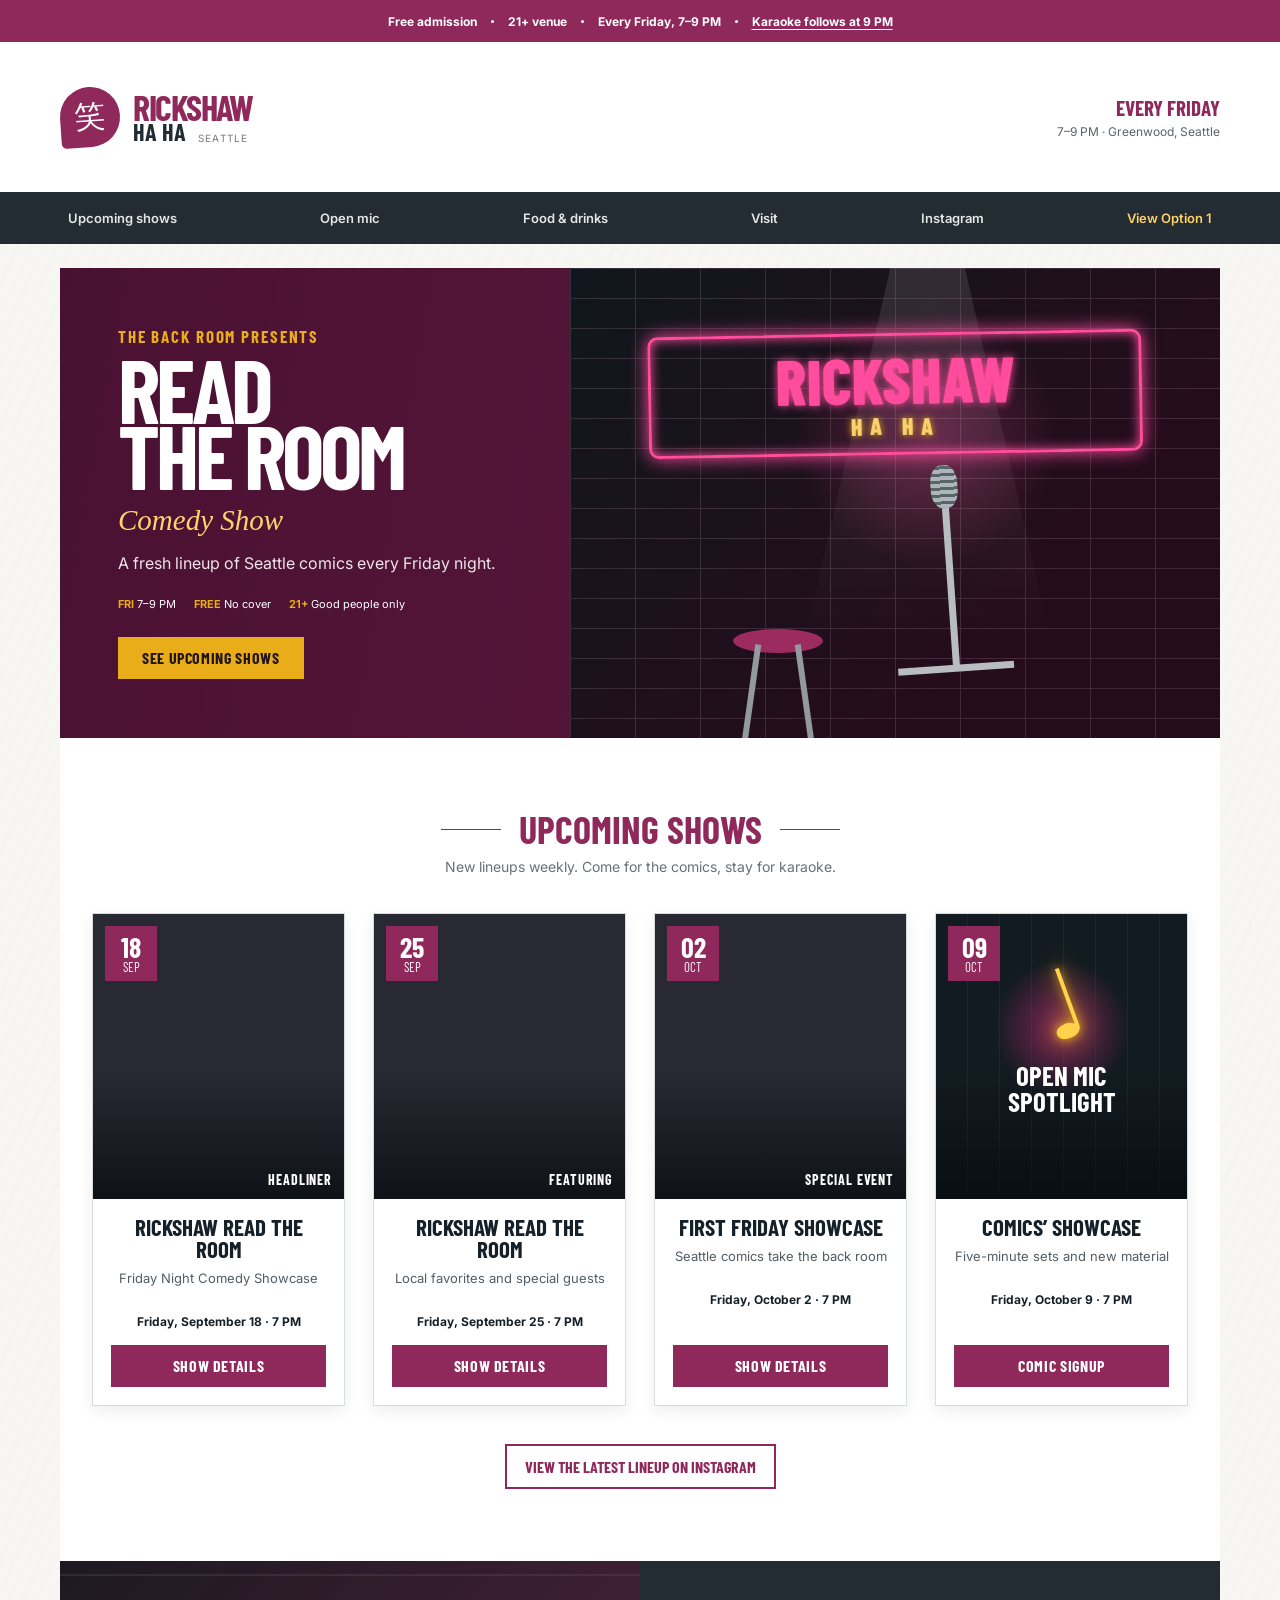
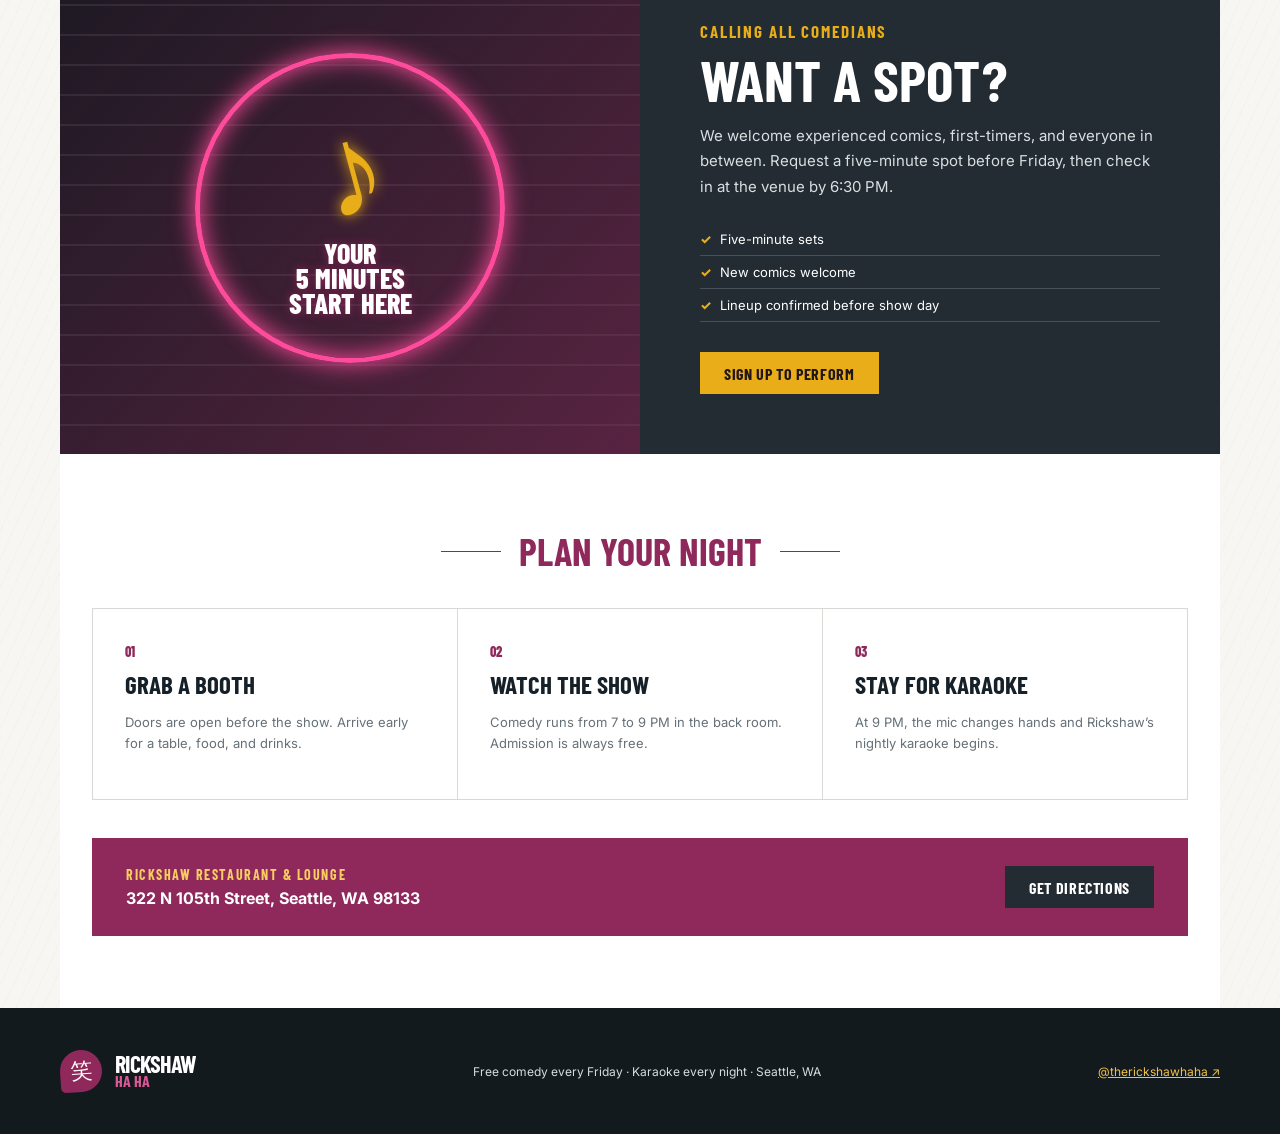
==== prototype-2.html @ e5536de3 "Add club-style second prototype Co-authored-by: Copilot App <223556219+Copilot@users.noreply.github." ====
<!doctype html>
<html lang="en">
  <head>
    <meta charset="UTF-8" />
    <meta name="viewport" content="width=device-width, initial-scale=1.0" />
    <meta
      name="description"
      content="Rickshaw Ha Ha — free Friday comedy at Rickshaw Restaurant & Lounge in Seattle."
    />
    <title>Rickshaw Ha Ha | Comedy Every Friday</title>
    <link rel="preconnect" href="https://fonts.googleapis.com" />
    <link rel="preconnect" href="https://fonts.gstatic.com" crossorigin />
    <link
      href="https://fonts.googleapis.com/css2?family=Barlow+Condensed:wght@500;600;700;800&family=Inter:wght@400;500;600;700&display=swap"
      rel="stylesheet"
    />
    <link rel="stylesheet" href="prototype-2.css" />
  </head>
  <body>
    <div class="announcement">
      <span>Free admission</span>
      <i></i>
      <span>21+ venue</span>
      <i></i>
      <span>Every Friday, 7–9 PM</span>
      <i></i>
      <a href="#visit">Karaoke follows at 9 PM</a>
    </div>

    <header class="site-header">
      <div class="header-inner">
        <a class="wordmark" href="#top" aria-label="Rickshaw Ha Ha home">
          <span class="mark">笑</span>
          <span class="wordmark-copy">
            <strong>RICKSHAW</strong>
            <b>HA HA</b>
            <small>Seattle</small>
          </span>
        </a>
        <div class="venue-contact">
          <strong>EVERY FRIDAY</strong>
          <span>7–9 PM · Greenwood, Seattle</span>
        </div>
      </div>
      <nav aria-label="Main navigation">
        <div class="nav-inner">
          <a href="#shows">Upcoming shows</a>
          <a href="#open-mic">Open mic</a>
          <a href="#visit">Food & drinks</a>
          <a href="#visit">Visit</a>
          <a href="https://www.instagram.com/therickshawhaha/" target="_blank" rel="noreferrer"
            >Instagram</a
          >
          <a class="nav-option" href="index.html">View Option 1</a>
        </div>
      </nav>
    </header>

    <main id="top">
      <section class="hero">
        <div class="hero-panel">
          <div class="hero-copy">
            <p class="kicker">The back room presents</p>
            <h1>READ<br />THE ROOM</h1>
            <p class="script">Comedy Show</p>
            <p class="hero-details">A fresh lineup of Seattle comics every Friday night.</p>
            <div class="hero-meta">
              <span><b>FRI</b> 7–9 PM</span>
              <span><b>FREE</b> No cover</span>
              <span><b>21+</b> Good people only</span>
            </div>
            <a class="button button-gold" href="#shows">See upcoming shows</a>
          </div>
          <div class="hero-art" aria-hidden="true">
            <div class="spotlight"></div>
            <div class="brick-lines"></div>
            <div class="neon">RICKSHAW<small>HA HA</small></div>
            <div class="mic">
              <span></span>
            </div>
            <div class="stool"></div>
          </div>
        </div>
      </section>

      <section class="shows section" id="shows">
        <div class="section-title">
          <span></span>
          <h2>UPCOMING SHOWS</h2>
          <span></span>
        </div>
        <p class="section-intro">
          New lineups weekly. Come for the comics, stay for karaoke.
        </p>

        <div class="show-grid">
          <article class="show-card featured">
            <div class="show-image portrait-one">
              <span class="date-badge"><b>18</b>SEP</span>
              <span class="photo-label">HEADLINER</span>
            </div>
            <div class="show-content">
              <h3>RICKSHAW READ THE ROOM</h3>
              <p class="show-subtitle">Friday Night Comedy Showcase</p>
              <p class="show-date">Friday, September 18 · 7 PM</p>
              <a class="button" href="#visit">Show details</a>
            </div>
          </article>

          <article class="show-card">
            <div class="show-image portrait-two">
              <span class="date-badge"><b>25</b>SEP</span>
              <span class="photo-label">FEATURING</span>
            </div>
            <div class="show-content">
              <h3>RICKSHAW READ THE ROOM</h3>
              <p class="show-subtitle">Local favorites and special guests</p>
              <p class="show-date">Friday, September 25 · 7 PM</p>
              <a class="button" href="#visit">Show details</a>
            </div>
          </article>

          <article class="show-card">
            <div class="show-image portrait-three">
              <span class="date-badge"><b>02</b>OCT</span>
              <span class="photo-label">SPECIAL EVENT</span>
            </div>
            <div class="show-content">
              <h3>FIRST FRIDAY SHOWCASE</h3>
              <p class="show-subtitle">Seattle comics take the back room</p>
              <p class="show-date">Friday, October 2 · 7 PM</p>
              <a class="button" href="#visit">Show details</a>
            </div>
          </article>

          <article class="show-card open-mic-card">
            <div class="show-image open-mic-image">
              <span class="date-badge"><b>09</b>OCT</span>
              <span class="neon-mic">♩</span>
              <strong>OPEN MIC<br />SPOTLIGHT</strong>
            </div>
            <div class="show-content">
              <h3>COMICS’ SHOWCASE</h3>
              <p class="show-subtitle">Five-minute sets and new material</p>
              <p class="show-date">Friday, October 9 · 7 PM</p>
              <a class="button" href="#open-mic">Comic signup</a>
            </div>
          </article>
        </div>

        <a class="outline-button" href="https://www.instagram.com/therickshawhaha/" target="_blank" rel="noreferrer">
          View the latest lineup on Instagram
        </a>
      </section>

      <section class="open-mic" id="open-mic">
        <div class="open-mic-image-panel">
          <span class="big-mic" aria-hidden="true">♪</span>
          <p>YOUR<br />5 MINUTES<br />START HERE</p>
        </div>
        <div class="open-mic-copy">
          <p class="kicker">Calling all comedians</p>
          <h2>WANT A SPOT?</h2>
          <p>
            We welcome experienced comics, first-timers, and everyone in between.
            Request a five-minute spot before Friday, then check in at the venue by 6:30 PM.
          </p>
          <ul>
            <li>Five-minute sets</li>
            <li>New comics welcome</li>
            <li>Lineup confirmed before show day</li>
          </ul>
          <button class="button button-gold" type="button" data-open-signup>
            Sign up to perform
          </button>
        </div>
      </section>

      <section class="visit section" id="visit">
        <div class="section-title">
          <span></span>
          <h2>PLAN YOUR NIGHT</h2>
          <span></span>
        </div>
        <div class="visit-grid">
          <article>
            <span class="visit-number">01</span>
            <h3>GRAB A BOOTH</h3>
            <p>Doors are open before the show. Arrive early for a table, food, and drinks.</p>
          </article>
          <article>
            <span class="visit-number">02</span>
            <h3>WATCH THE SHOW</h3>
            <p>Comedy runs from 7 to 9 PM in the back room. Admission is always free.</p>
          </article>
          <article>
            <span class="visit-number">03</span>
            <h3>STAY FOR KARAOKE</h3>
            <p>At 9 PM, the mic changes hands and Rickshaw’s nightly karaoke begins.</p>
          </article>
        </div>
        <div class="location-bar">
          <div>
            <p class="kicker">Rickshaw Restaurant & Lounge</p>
            <strong>322 N 105th Street, Seattle, WA 98133</strong>
          </div>
          <a
            class="button"
            href="https://maps.google.com/?q=322+N+105th+St+Seattle+WA+98133"
            target="_blank"
            rel="noreferrer"
            >Get directions</a
          >
        </div>
      </section>
    </main>

    <footer>
      <a class="wordmark footer-mark" href="#top">
        <span class="mark">笑</span>
        <span class="wordmark-copy"><strong>RICKSHAW</strong><b>HA HA</b></span>
      </a>
      <p>Free comedy every Friday · Karaoke every night · Seattle, WA</p>
      <a href="https://www.instagram.com/therickshawhaha/" target="_blank" rel="noreferrer">
        @therickshawhaha ↗
      </a>
    </footer>

    <dialog id="signup-dialog">
      <button class="dialog-close" type="button" data-close-signup aria-label="Close">×</button>
      <p class="kicker">Open mic signup</p>
      <h2>REQUEST A SPOT</h2>
      <p class="dialog-intro">
        This prototype form can be replaced with the producer’s existing Slotted link.
      </p>
      <form id="signup-form">
        <label>
          Comic name
          <input name="name" type="text" placeholder="Your stage name" required />
        </label>
        <label>
          Instagram or email
          <input name="contact" type="text" placeholder="@handle or you@email.com" required />
        </label>
        <button class="button button-gold" type="submit">Request a spot</button>
        <p class="form-note" role="status"></p>
      </form>
    </dialog>

    <script src="prototype-2.js"></script>
  </body>
</html>
---- prototype-2.css ----
:root {
  --plum: #8f285b;
  --plum-dark: #4d1736;
  --charcoal: #222c32;
  --ink: #152028;
  --gold: #e8ad18;
  --cream: #f7f3ec;
  --line: #d8d8d5;
  --heading: "Barlow Condensed", Impact, sans-serif;
  --body: "Inter", Arial, sans-serif;
}

* {
  box-sizing: border-box;
}

html {
  scroll-behavior: smooth;
}

body {
  margin: 0;
  color: var(--ink);
  background:
    linear-gradient(rgba(246, 245, 241, 0.9), rgba(246, 245, 241, 0.9)),
    repeating-linear-gradient(115deg, #d7d5d0 0 1px, transparent 1px 12px);
  font-family: var(--body);
}

a {
  color: inherit;
}

.announcement {
  display: flex;
  align-items: center;
  justify-content: center;
  gap: 14px;
  min-height: 42px;
  padding: 8px 20px;
  color: white;
  background: var(--plum);
  font-size: 12px;
  font-weight: 700;
  text-align: center;
}

.announcement i {
  width: 3px;
  height: 3px;
  background: white;
  border-radius: 50%;
}

.announcement a {
  text-underline-offset: 3px;
}

.site-header {
  background: rgba(255, 255, 255, 0.97);
}

.header-inner,
.nav-inner,
.section,
.hero {
  width: min(1160px, calc(100% - 40px));
  margin: 0 auto;
}

.header-inner {
  display: flex;
  align-items: center;
  justify-content: space-between;
  min-height: 150px;
  padding: 20px 0;
}

.wordmark {
  display: flex;
  align-items: center;
  gap: 13px;
  text-decoration: none;
}

.mark {
  display: grid;
  width: 60px;
  height: 60px;
  place-items: center;
  color: white;
  background: var(--plum);
  border-radius: 50% 50% 50% 5px;
  font-family: serif;
  font-size: 31px;
  transform: rotate(-4deg);
}

.wordmark-copy {
  display: grid;
  grid-template-columns: auto auto;
  align-items: end;
  column-gap: 8px;
  color: var(--plum);
  font-family: var(--heading);
  line-height: 0.85;
}

.wordmark-copy strong {
  grid-column: 1 / -1;
  font-size: 36px;
  letter-spacing: -0.04em;
}

.wordmark-copy b {
  color: var(--charcoal);
  font-size: 24px;
}

.wordmark-copy small {
  color: #777;
  font-family: var(--body);
  font-size: 10px;
  text-transform: uppercase;
  letter-spacing: 0.12em;
}

.venue-contact {
  display: grid;
  gap: 4px;
  color: #5b6368;
  font-size: 12px;
  text-align: right;
}

.venue-contact strong {
  color: var(--plum);
  font-family: var(--heading);
  font-size: 21px;
}

nav {
  color: white;
  background: var(--charcoal);
}

.nav-inner {
  display: flex;
  align-items: center;
  justify-content: space-between;
  min-height: 52px;
}

.nav-inner a {
  padding: 18px 8px;
  color: #e3e7e8;
  font-size: 13px;
  font-weight: 600;
  text-decoration: none;
}

.nav-inner a:hover {
  color: white;
}

.nav-option {
  color: #ffd268 !important;
}

.hero {
  padding: 24px 0 0;
}

.hero-panel {
  position: relative;
  display: grid;
  grid-template-columns: 0.88fr 1.12fr;
  min-height: 470px;
  overflow: hidden;
  color: white;
  background: var(--plum-dark);
}

.hero-copy {
  position: relative;
  z-index: 2;
  padding: 58px;
  background:
    linear-gradient(100deg, rgba(73, 17, 49, 0.98), rgba(85, 20, 57, 0.86)),
    repeating-linear-gradient(0deg, transparent 0 23px, rgba(255,255,255,0.04) 23px 24px);
}

.kicker {
  margin: 0 0 9px;
  color: var(--gold);
  font-family: var(--heading);
  font-size: 17px;
  font-weight: 700;
  text-transform: uppercase;
  letter-spacing: 0.11em;
}

h1,
h2,
h3 {
  margin: 0;
  font-family: var(--heading);
}

h1 {
  font-size: clamp(63px, 7vw, 96px);
  line-height: 0.74;
  letter-spacing: -0.045em;
}

.script {
  margin: 16px 0 14px;
  color: #ffd26d;
  font-family: Georgia, serif;
  font-size: 29px;
  font-style: italic;
}

.hero-details {
  max-width: 390px;
  margin: 0 0 22px;
  color: #efe5eb;
  line-height: 1.5;
}

.hero-meta {
  display: flex;
  flex-wrap: wrap;
  gap: 9px 18px;
  margin-bottom: 26px;
  font-size: 11px;
}

.hero-meta b {
  color: var(--gold);
}

.button {
  display: inline-flex;
  align-items: center;
  justify-content: center;
  min-height: 42px;
  padding: 0 24px;
  color: white;
  background: var(--plum);
  border: 0;
  font-family: var(--heading);
  font-size: 16px;
  font-weight: 700;
  text-decoration: none;
  text-transform: uppercase;
  letter-spacing: 0.04em;
  cursor: pointer;
  transition: background 150ms ease, transform 150ms ease;
}

.button:hover {
  background: #a93770;
  transform: translateY(-2px);
}

.button-gold {
  color: #21151a;
  background: var(--gold);
}

.button-gold:hover {
  background: #f6c13d;
}

.hero-art {
  position: relative;
  min-height: 470px;
  overflow: hidden;
  background:
    radial-gradient(circle at 55% 36%, rgba(153, 45, 98, 0.54), transparent 28%),
    linear-gradient(135deg, #10171d, #250c1c 70%);
}

.brick-lines {
  position: absolute;
  inset: 0;
  opacity: 0.15;
  background:
    linear-gradient(#f3c9dc 1px, transparent 1px),
    linear-gradient(90deg, #f3c9dc 1px, transparent 1px);
  background-size: 65px 30px;
}

.spotlight {
  position: absolute;
  top: -10%;
  left: 55%;
  width: 330px;
  height: 600px;
  background: linear-gradient(rgba(255,255,255,0.12), transparent 70%);
  clip-path: polygon(42% 0, 58% 0, 100% 100%, 0 100%);
  transform: translateX(-50%);
}

.neon {
  position: absolute;
  top: 65px;
  left: 50%;
  width: 76%;
  padding: 17px;
  color: #ff4c9c;
  border: 3px solid #ff4c9c;
  border-radius: 10px;
  font-family: var(--heading);
  font-size: clamp(42px, 5vw, 69px);
  font-weight: 800;
  line-height: 0.8;
  text-align: center;
  text-shadow: 0 0 9px #ff4c9c;
  box-shadow: inset 0 0 12px #ff4c9c, 0 0 18px #ff4c9c;
  transform: translateX(-50%) rotate(-1deg);
}

.neon small {
  display: block;
  margin-top: 12px;
  color: #f8d16f;
  font-size: 24px;
  letter-spacing: 0.3em;
  text-shadow: 0 0 7px var(--gold);
}

.mic {
  position: absolute;
  bottom: 70px;
  left: 58%;
  width: 7px;
  height: 175px;
  background: #b7bdc0;
  transform: rotate(-4deg);
}

.mic::before {
  content: "";
  position: absolute;
  top: -28px;
  left: -10px;
  width: 27px;
  height: 43px;
  background: repeating-linear-gradient(0deg, #aeb5b8 0 4px, #58646b 4px 7px);
  border-radius: 42%;
}

.mic::after {
  content: "";
  position: absolute;
  bottom: -4px;
  left: -55px;
  width: 116px;
  height: 7px;
  background: #b7bdc0;
}

.stool {
  position: absolute;
  bottom: 85px;
  left: 25%;
  width: 90px;
  height: 24px;
  background: #9c2c60;
  border-radius: 50%;
}

.stool::before,
.stool::after {
  content: "";
  position: absolute;
  top: 15px;
  width: 6px;
  height: 105px;
  background: #929a9d;
}

.stool::before {
  left: 15px;
  transform: rotate(8deg);
}

.stool::after {
  right: 15px;
  transform: rotate(-8deg);
}

.section {
  padding: 72px 32px;
  background: white;
}

.section-title {
  display: flex;
  align-items: center;
  justify-content: center;
  gap: 18px;
}

.section-title span {
  width: 60px;
  height: 1px;
  background: var(--plum);
}

.section-title h2,
.open-mic-copy h2,
dialog h2 {
  color: var(--plum);
  font-size: 38px;
  line-height: 1;
}

.section-intro {
  margin: 10px 0 38px;
  color: #687177;
  font-size: 14px;
  text-align: center;
}

.show-grid {
  display: grid;
  grid-template-columns: repeat(4, 1fr);
  gap: 28px;
}

.show-card {
  display: flex;
  flex-direction: column;
  min-width: 0;
  background: white;
  border: 1px solid #d9dcdd;
  box-shadow: 0 5px 14px rgba(27, 36, 41, 0.08);
}

.show-image {
  position: relative;
  aspect-ratio: 0.88;
  overflow: hidden;
  background-color: #202930;
  background-position: center;
  background-size: cover;
}

.show-image::after {
  content: "";
  position: absolute;
  inset: 0;
  background: linear-gradient(transparent 55%, rgba(5, 11, 15, 0.75));
}

.portrait-one {
  background-image:
    linear-gradient(rgba(137, 35, 86, 0.08), rgba(137, 35, 86, 0.08)),
    url("https://images.unsplash.com/photo-1500648767791-00dcc994a43e?auto=format&fit=crop&w=600&q=85");
}

.portrait-two {
  background-image:
    linear-gradient(rgba(137, 35, 86, 0.08), rgba(137, 35, 86, 0.08)),
    url("https://images.unsplash.com/photo-1494790108377-be9c29b29330?auto=format&fit=crop&w=600&q=85");
}

.portrait-three {
  background-image:
    linear-gradient(rgba(137, 35, 86, 0.08), rgba(137, 35, 86, 0.08)),
    url("https://images.unsplash.com/photo-1507003211169-0a1dd7228f2d?auto=format&fit=crop&w=600&q=85");
}

.date-badge {
  position: absolute;
  top: 12px;
  left: 12px;
  z-index: 2;
  display: grid;
  width: 52px;
  padding: 7px 0;
  color: white;
  background: var(--plum);
  font-family: var(--heading);
  font-size: 13px;
  line-height: 1;
  text-align: center;
}

.date-badge b {
  font-size: 28px;
}

.photo-label {
  position: absolute;
  right: 12px;
  bottom: 11px;
  z-index: 2;
  color: white;
  font-family: var(--heading);
  font-size: 14px;
  font-weight: 700;
  letter-spacing: 0.06em;
}

.show-content {
  display: flex;
  flex: 1;
  flex-direction: column;
  padding: 18px;
  text-align: center;
}

.show-content h3 {
  font-size: 23px;
  line-height: 0.95;
}

.show-subtitle {
  min-height: 40px;
  margin: 8px 0 5px;
  color: #535d63;
  font-size: 13px;
  line-height: 1.45;
}

.show-date {
  margin: 0 0 16px;
  font-size: 12px;
  font-weight: 700;
}

.show-content .button {
  width: 100%;
  margin-top: auto;
}

.open-mic-image {
  display: grid;
  place-items: center;
  color: white;
  background:
    radial-gradient(circle at 50% 40%, rgba(143, 40, 91, 0.9), transparent 32%),
    repeating-linear-gradient(90deg, transparent 0 31px, rgba(255,255,255,0.05) 31px 32px),
    #121b21;
}

.open-mic-image strong {
  position: relative;
  z-index: 2;
  margin-top: 65px;
  font-family: var(--heading);
  font-size: 27px;
  line-height: 0.95;
  text-align: center;
}

.neon-mic {
  position: absolute;
  top: 32px;
  z-index: 2;
  color: #ffd24c;
  font-size: 95px;
  text-shadow: 0 0 10px var(--gold), 0 0 24px var(--gold);
  transform: rotate(-20deg);
}

.outline-button {
  display: table;
  margin: 38px auto 0;
  padding: 11px 18px;
  color: var(--plum);
  border: 2px solid var(--plum);
  font-family: var(--heading);
  font-size: 16px;
  font-weight: 700;
  text-decoration: none;
  text-transform: uppercase;
}

.open-mic {
  display: grid;
  grid-template-columns: 1fr 1fr;
  width: min(1160px, calc(100% - 40px));
  margin: 0 auto;
  color: white;
  background: var(--charcoal);
}

.open-mic-image-panel {
  position: relative;
  display: grid;
  min-height: 460px;
  place-items: center;
  overflow: hidden;
  background:
    linear-gradient(135deg, rgba(58, 8, 34, 0.2), rgba(143, 40, 91, 0.55)),
    repeating-linear-gradient(0deg, #151d22 0 28px, #2b3438 28px 30px);
}

.open-mic-image-panel::before {
  content: "";
  position: absolute;
  width: 300px;
  height: 300px;
  border: 5px solid #ff4b9b;
  border-radius: 50%;
  box-shadow: 0 0 25px #ff4b9b, inset 0 0 25px #ff4b9b;
}

.open-mic-image-panel p {
  position: relative;
  z-index: 2;
  margin-top: 170px;
  color: white;
  font-family: var(--heading);
  font-size: 28px;
  font-weight: 800;
  line-height: 0.9;
  text-align: center;
  text-shadow: 0 0 8px var(--plum);
}

.big-mic {
  position: absolute;
  z-index: 2;
  margin-top: -80px;
  color: var(--gold);
  font-size: 130px;
  text-shadow: 0 0 14px var(--gold);
  transform: rotate(-15deg);
}

.open-mic-copy {
  align-self: center;
  padding: 60px;
}

.open-mic-copy h2 {
  color: white;
  font-size: 58px;
}

.open-mic-copy > p:not(.kicker) {
  color: #d9dfe1;
  font-size: 15px;
  line-height: 1.7;
}

.open-mic-copy ul {
  margin: 24px 0 30px;
  padding: 0;
  list-style: none;
}

.open-mic-copy li {
  padding: 8px 0;
  border-bottom: 1px solid #485158;
  font-size: 13px;
}

.open-mic-copy li::before {
  content: "✓";
  margin-right: 9px;
  color: var(--gold);
  font-weight: 800;
}

.visit {
  padding-top: 78px;
}

.visit-grid {
  display: grid;
  grid-template-columns: repeat(3, 1fr);
  gap: 1px;
  margin: 38px 0;
  background: var(--line);
  border: 1px solid var(--line);
}

.visit-grid article {
  padding: 32px;
  background: white;
}

.visit-number {
  color: var(--plum);
  font-family: var(--heading);
  font-size: 14px;
  font-weight: 800;
}

.visit-grid h3 {
  margin-top: 8px;
  font-size: 25px;
}

.visit-grid p {
  color: #667077;
  font-size: 13px;
  line-height: 1.6;
}

.location-bar {
  display: flex;
  align-items: center;
  justify-content: space-between;
  gap: 25px;
  padding: 28px 34px;
  color: white;
  background: var(--plum);
}

.location-bar .kicker {
  margin-bottom: 5px;
  color: #f7cd62;
  font-size: 14px;
}

.location-bar strong {
  font-size: 16px;
}

.location-bar .button {
  background: var(--charcoal);
}

footer {
  display: flex;
  align-items: center;
  justify-content: space-between;
  gap: 30px;
  padding: 42px max(30px, calc((100vw - 1160px) / 2));
  color: #d7dcde;
  background: #131a1e;
  font-size: 12px;
}

.footer-mark .mark {
  width: 42px;
  height: 42px;
  font-size: 22px;
}

.footer-mark .wordmark-copy strong {
  color: white;
  font-size: 24px;
}

.footer-mark .wordmark-copy b {
  color: #d95895;
  font-size: 16px;
}

footer > a:last-child {
  color: #f2c14a;
}

dialog {
  width: min(540px, calc(100% - 30px));
  padding: 42px;
  color: var(--ink);
  background: white;
  border: 4px solid var(--plum);
  box-shadow: 12px 12px 0 rgba(21, 32, 40, 0.5);
}

dialog::backdrop {
  background: rgba(14, 20, 24, 0.82);
}

dialog h2 {
  font-size: 48px;
}

.dialog-close {
  position: absolute;
  top: 10px;
  right: 15px;
  padding: 0;
  background: transparent;
  border: 0;
  font-size: 31px;
  cursor: pointer;
}

.dialog-intro {
  color: #647078;
  font-size: 14px;
  line-height: 1.6;
}

form {
  display: grid;
  gap: 16px;
  margin-top: 25px;
}

label {
  display: grid;
  gap: 7px;
  font-size: 11px;
  font-weight: 800;
  text-transform: uppercase;
  letter-spacing: 0.06em;
}

input {
  width: 100%;
  padding: 13px;
  border: 1px solid #aeb4b7;
  font: inherit;
}

.form-note {
  min-height: 18px;
  margin: 0;
  color: var(--plum);
  font-size: 12px;
  font-weight: 700;
}

@media (max-width: 900px) {
  .show-grid {
    grid-template-columns: repeat(2, 1fr);
  }

  .hero-panel {
    grid-template-columns: 1fr;
  }

  .hero-art {
    min-height: 420px;
  }

  .open-mic {
    grid-template-columns: 1fr;
  }
}

@media (max-width: 650px) {
  .announcement span:nth-of-type(2),
  .announcement i:nth-of-type(2),
  .announcement a {
    display: none;
  }

  .header-inner {
    min-height: 115px;
  }

  .venue-contact {
    display: none;
  }

  .nav-inner {
    justify-content: flex-start;
    gap: 17px;
    overflow-x: auto;
  }

  .nav-inner a {
    flex: 0 0 auto;
  }

  .hero,
  .section,
  .open-mic {
    width: 100%;
  }

  .hero {
    padding: 0;
  }

  .hero-copy {
    padding: 48px 25px;
  }

  .hero-art {
    min-height: 370px;
  }

  .section {
    padding-inline: 22px;
  }

  .show-grid,
  .visit-grid {
    grid-template-columns: 1fr;
  }

  .open-mic-copy {
    padding: 50px 25px;
  }

  .location-bar,
  footer {
    align-items: flex-start;
    flex-direction: column;
  }
}

@media (prefers-reduced-motion: reduce) {
  html {
    scroll-behavior: auto;
  }
}
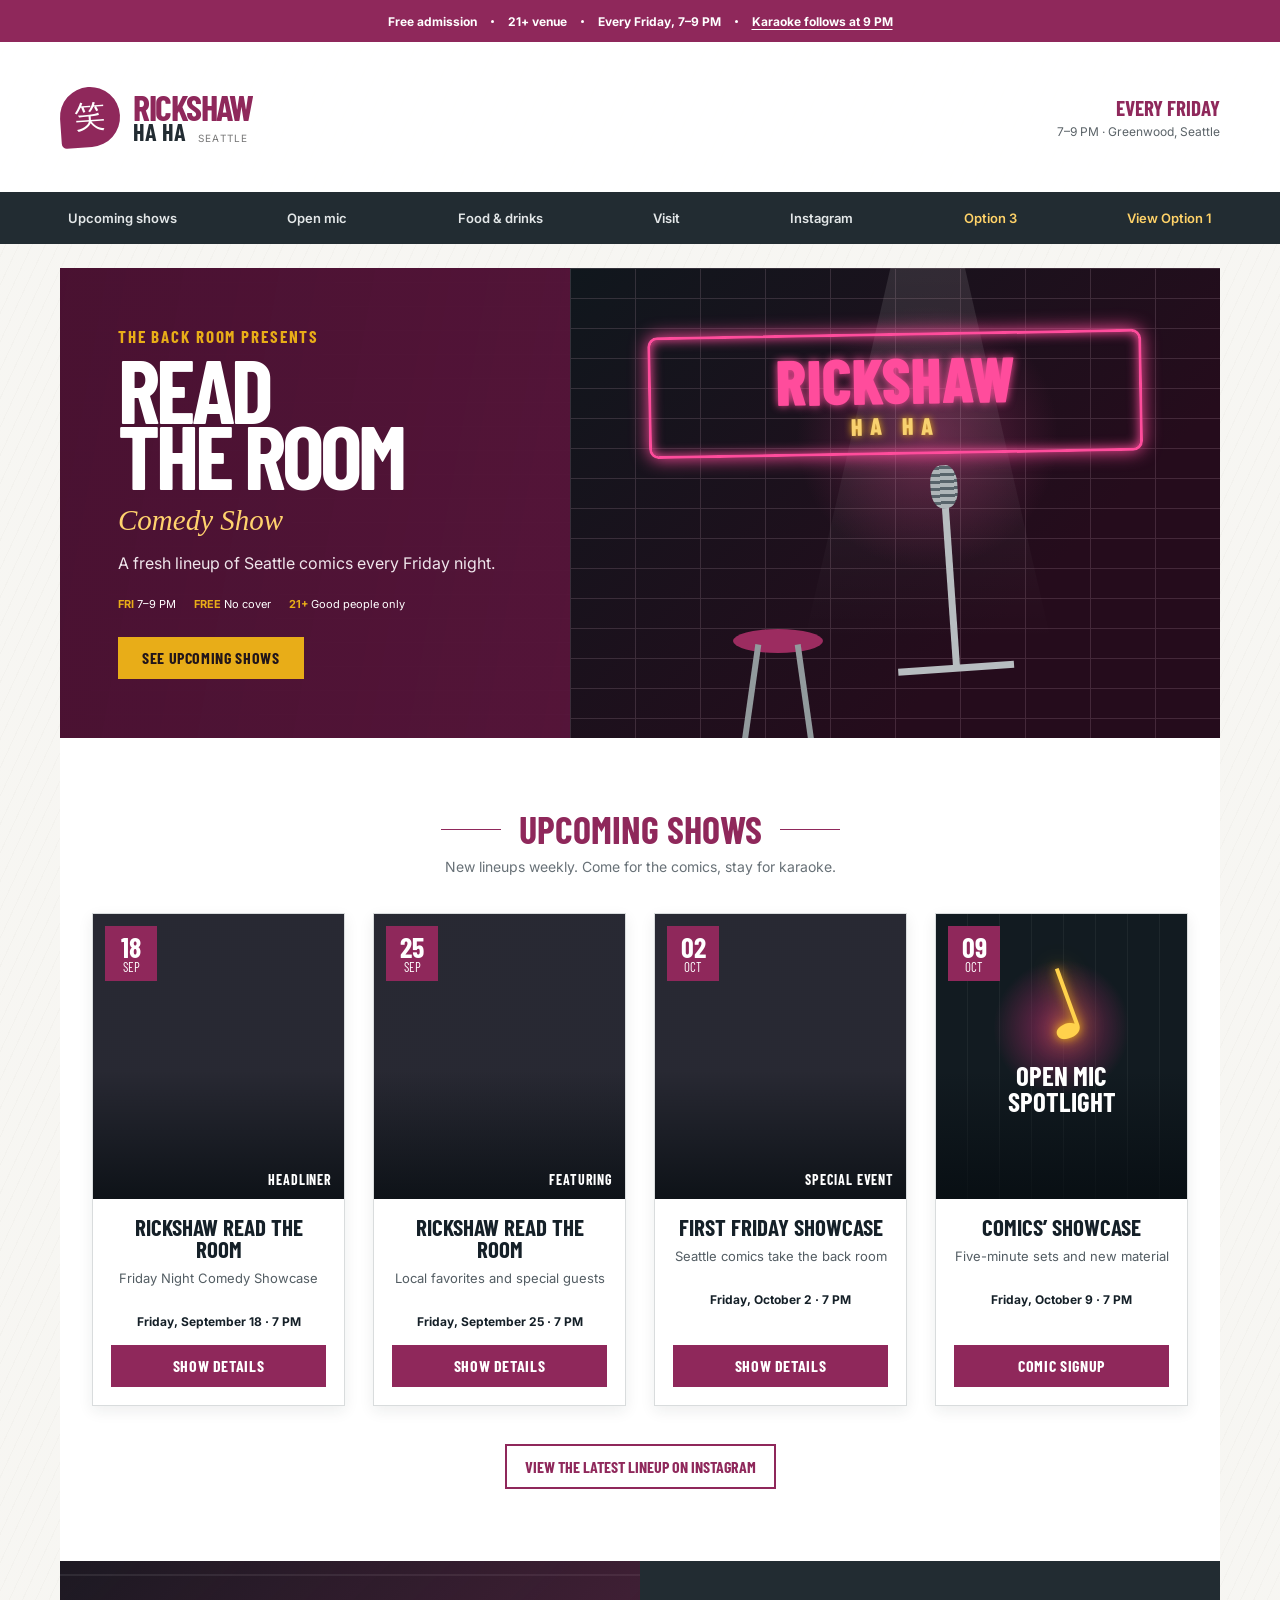
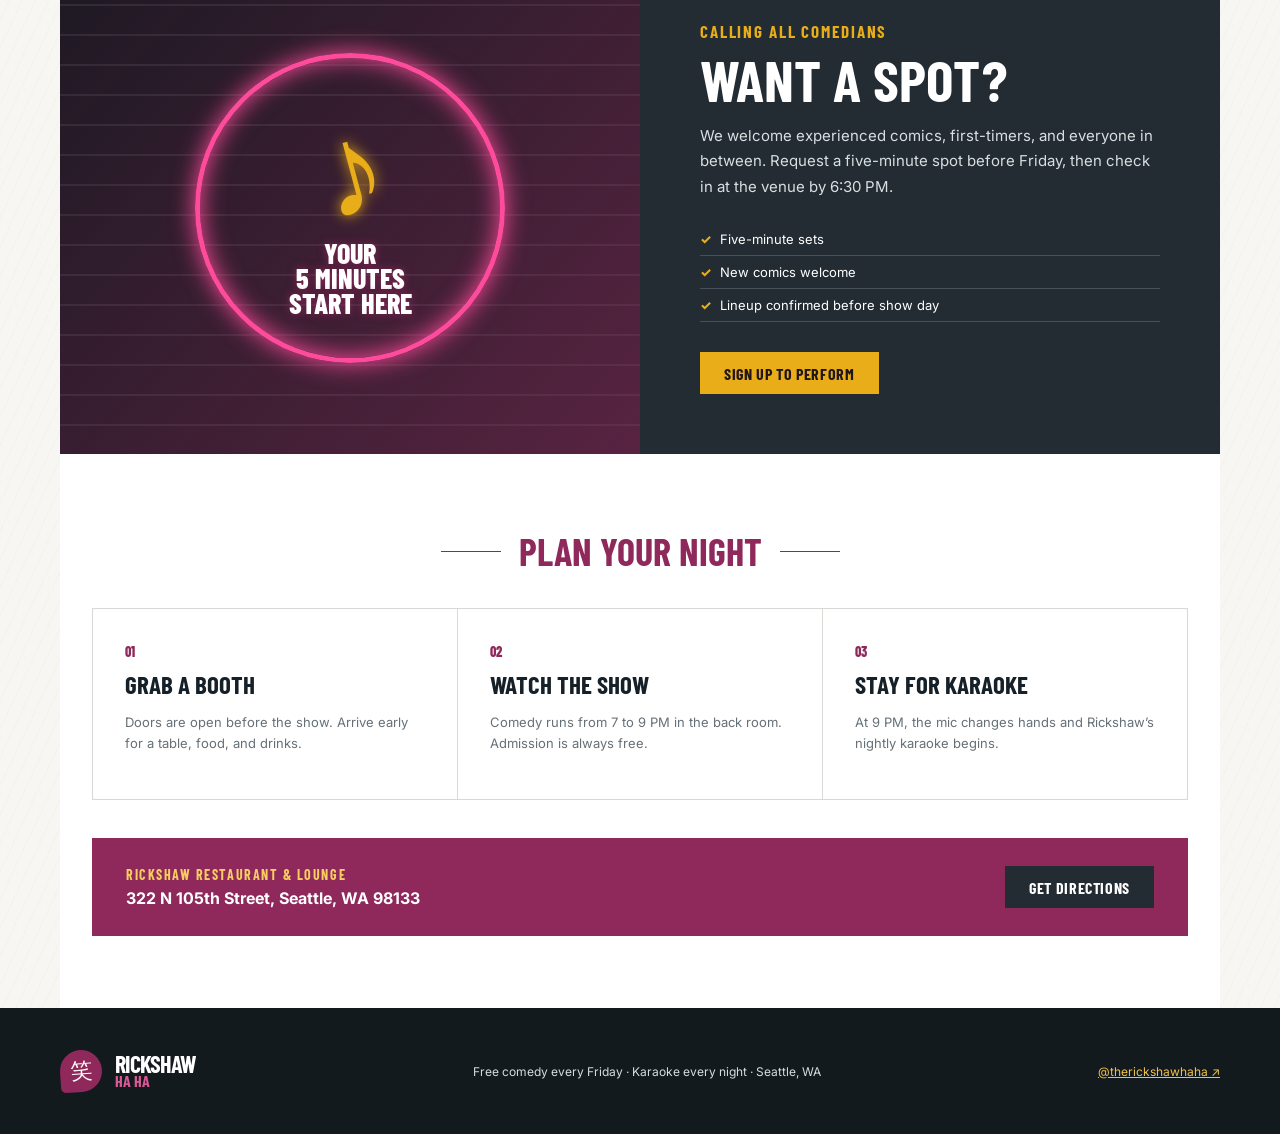
==== commit 9e0a21f0: "Add underground third prototype Co-authored-by: Copilot App <223556219+Copilot@users.noreply.github." ====
--- a/prototype-2.html
+++ b/prototype-2.html
@@ -51,6 +51,7 @@
           <a href="https://www.instagram.com/therickshawhaha/" target="_blank" rel="noreferrer"
             >Instagram</a
           >
+          <a class="nav-option" href="prototype-3.html">Option 3</a>
           <a class="nav-option" href="index.html">View Option 1</a>
         </div>
       </nav>
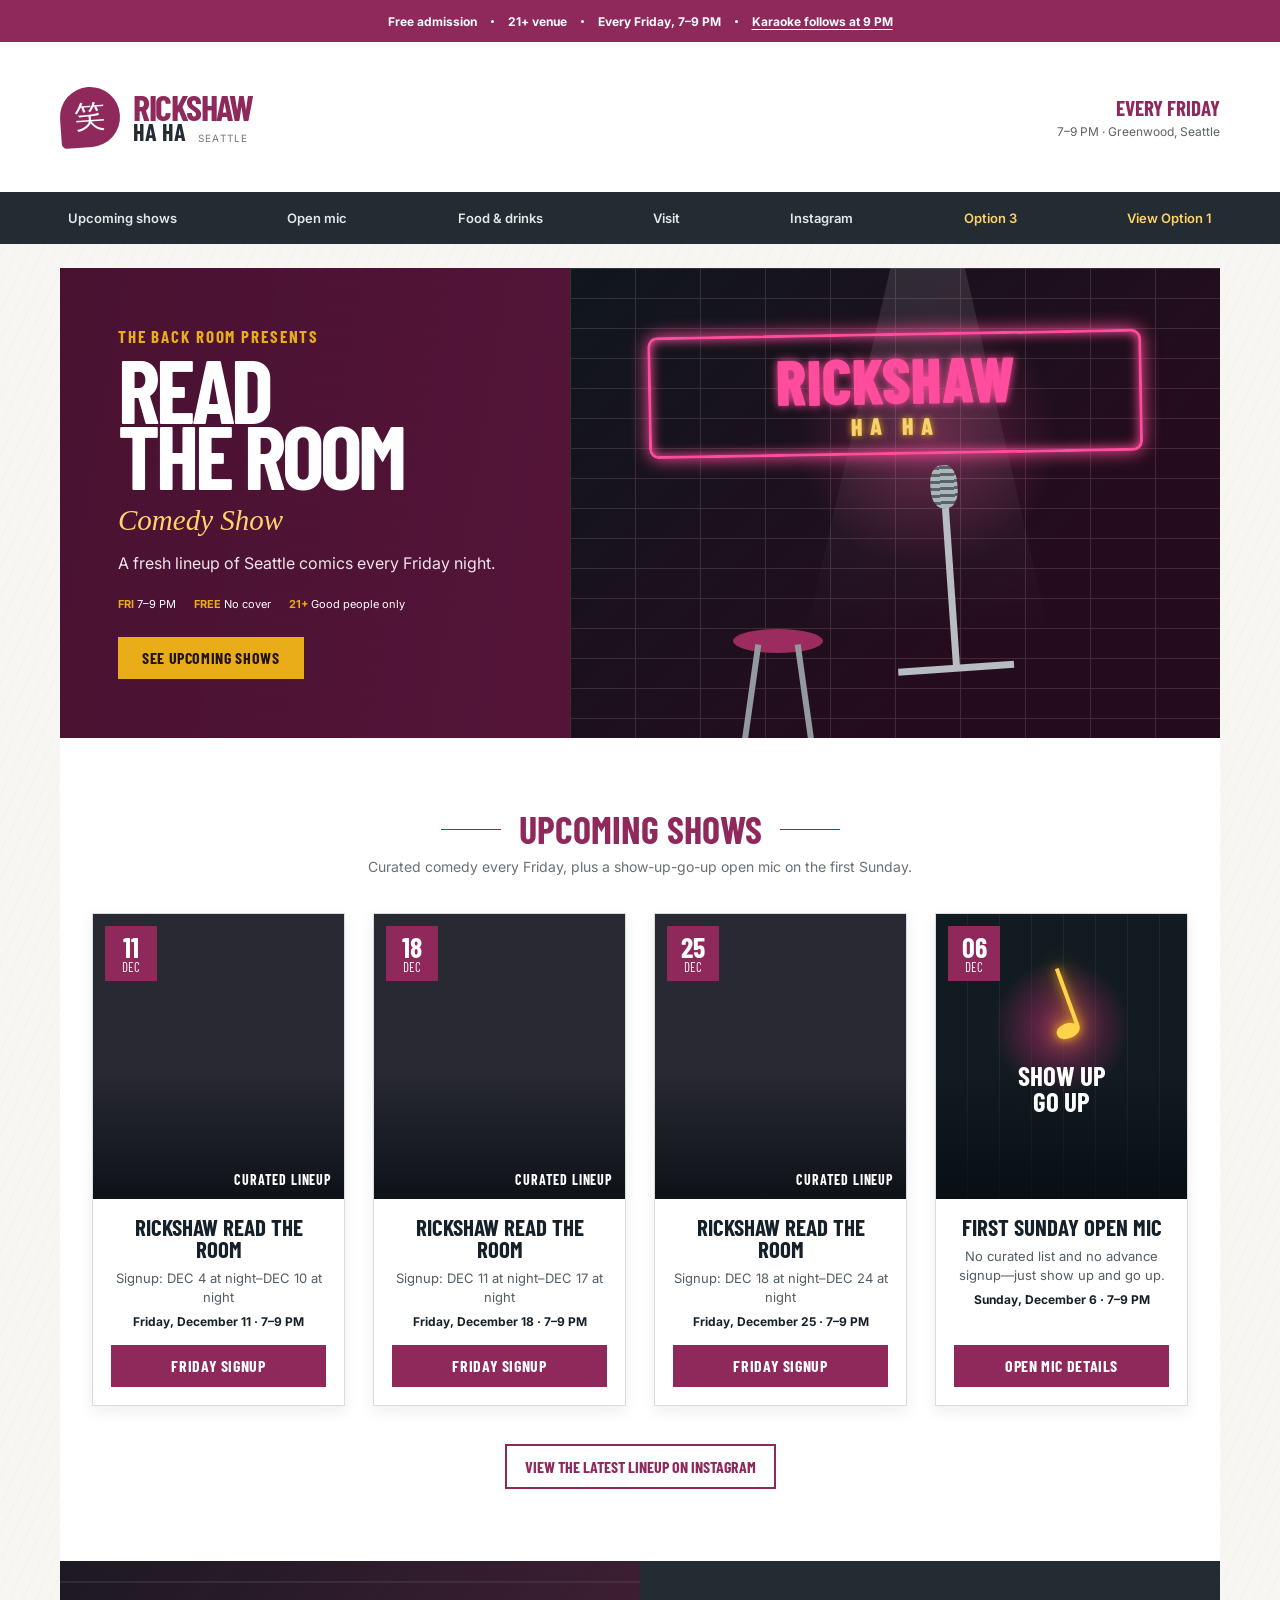
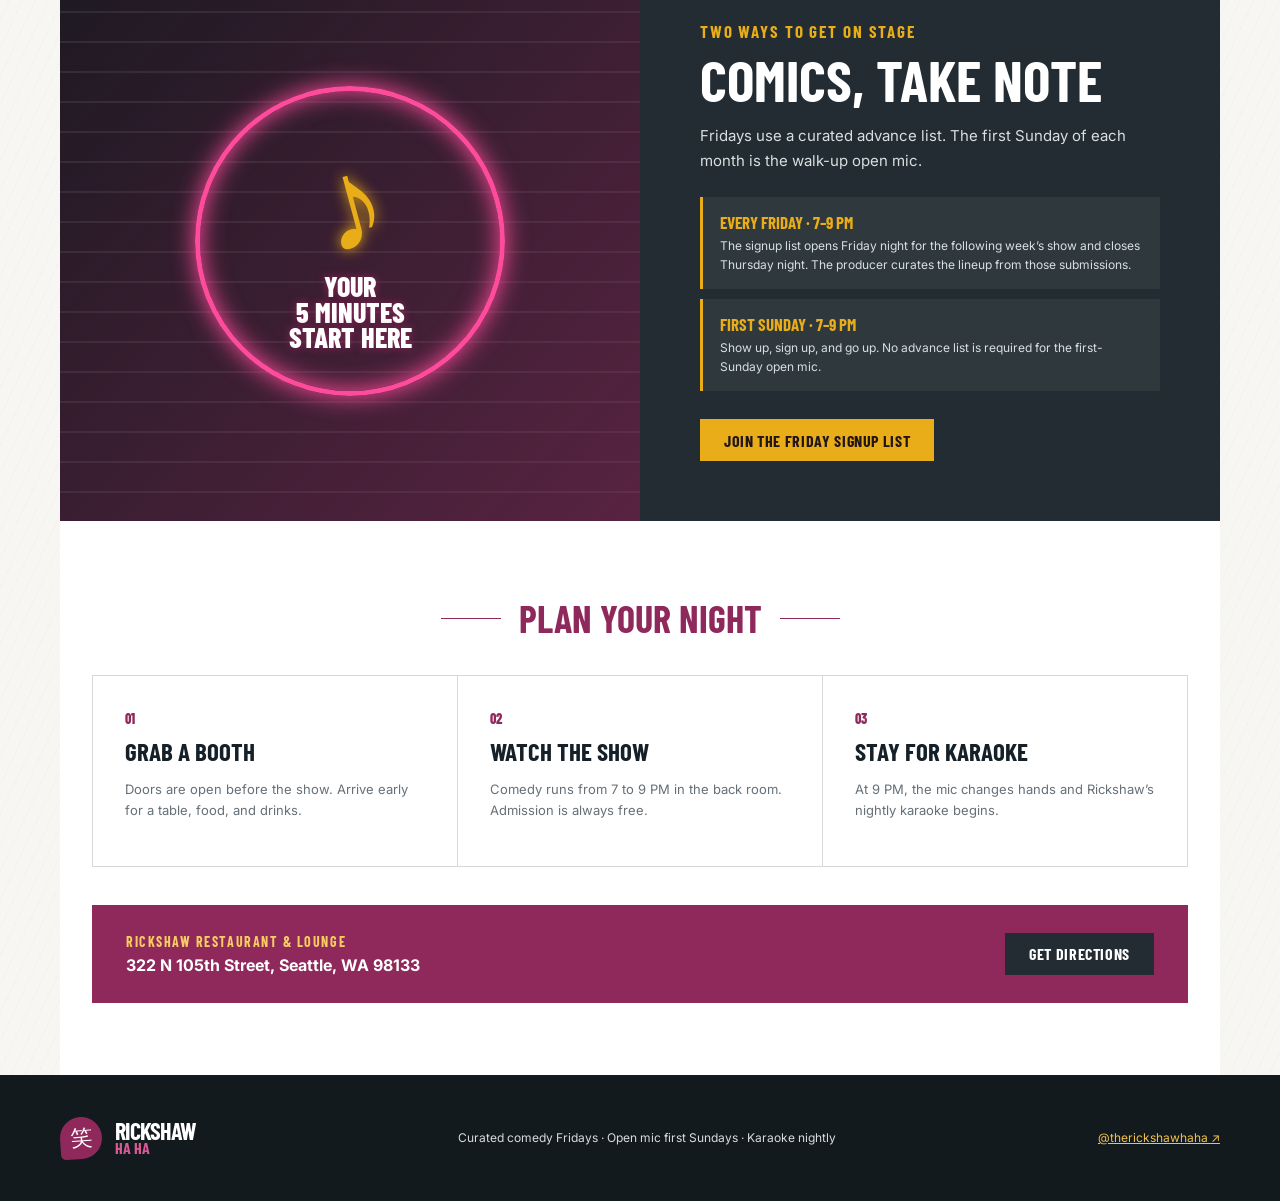
==== commit d3c1916c: "Clarify recurring comedy schedule Co-authored-by: Copilot App <223556219+Copilot@users.noreply.githu" ====
--- a/prototype-2.html
+++ b/prototype-2.html
@@ -52,7 +52,7 @@
             >Instagram</a
           >
           <a class="nav-option" href="prototype-3.html">Option 3</a>
-          <a class="nav-option" href="index.html">View Option 1</a>
+          <a class="nav-option" href="prototype-1.html">View Option 1</a>
         </div>
       </nav>
     </header>
@@ -91,60 +91,66 @@
           <span></span>
         </div>
         <p class="section-intro">
-          New lineups weekly. Come for the comics, stay for karaoke.
+          Curated comedy every Friday, plus a show-up-go-up open mic on the first Sunday.
         </p>
 
         <div class="show-grid">
           <article class="show-card featured">
             <div class="show-image portrait-one">
-              <span class="date-badge"><b>18</b>SEP</span>
-              <span class="photo-label">HEADLINER</span>
+              <span class="date-badge"><b id="friday-day-0">18</b><span id="friday-month-0">SEP</span></span>
+              <span class="photo-label">CURATED LINEUP</span>
             </div>
             <div class="show-content">
               <h3>RICKSHAW READ THE ROOM</h3>
-              <p class="show-subtitle">Friday Night Comedy Showcase</p>
-              <p class="show-date">Friday, September 18 · 7 PM</p>
-              <a class="button" href="#visit">Show details</a>
+              <p class="show-subtitle signup-window" id="signup-window-0">
+                Signup opens the Friday before and closes Thursday night.
+              </p>
+              <p class="show-date" id="friday-full-0">Friday, September 18 · 7–9 PM</p>
+              <button class="button" type="button" data-open-signup>Friday signup</button>
             </div>
           </article>
 
           <article class="show-card">
             <div class="show-image portrait-two">
-              <span class="date-badge"><b>25</b>SEP</span>
-              <span class="photo-label">FEATURING</span>
+              <span class="date-badge"><b id="friday-day-1">25</b><span id="friday-month-1">SEP</span></span>
+              <span class="photo-label">CURATED LINEUP</span>
             </div>
             <div class="show-content">
               <h3>RICKSHAW READ THE ROOM</h3>
-              <p class="show-subtitle">Local favorites and special guests</p>
-              <p class="show-date">Friday, September 25 · 7 PM</p>
-              <a class="button" href="#visit">Show details</a>
+              <p class="show-subtitle signup-window" id="signup-window-1">
+                Signup opens the Friday before and closes Thursday night.
+              </p>
+              <p class="show-date" id="friday-full-1">Friday, September 25 · 7–9 PM</p>
+              <button class="button" type="button" data-open-signup>Friday signup</button>
             </div>
           </article>
 
           <article class="show-card">
             <div class="show-image portrait-three">
-              <span class="date-badge"><b>02</b>OCT</span>
-              <span class="photo-label">SPECIAL EVENT</span>
-            </div>
-            <div class="show-content">
-              <h3>FIRST FRIDAY SHOWCASE</h3>
-              <p class="show-subtitle">Seattle comics take the back room</p>
-              <p class="show-date">Friday, October 2 · 7 PM</p>
-              <a class="button" href="#visit">Show details</a>
+              <span class="date-badge"><b id="friday-day-2">02</b><span id="friday-month-2">OCT</span></span>
+              <span class="photo-label">CURATED LINEUP</span>
+            </div>
+            <div class="show-content">
+              <h3>RICKSHAW READ THE ROOM</h3>
+              <p class="show-subtitle signup-window" id="signup-window-2">
+                Signup opens the Friday before and closes Thursday night.
+              </p>
+              <p class="show-date" id="friday-full-2">Friday, October 2 · 7–9 PM</p>
+              <button class="button" type="button" data-open-signup>Friday signup</button>
             </div>
           </article>
 
           <article class="show-card open-mic-card">
             <div class="show-image open-mic-image">
-              <span class="date-badge"><b>09</b>OCT</span>
+              <span class="date-badge"><b id="sunday-day">04</b><span id="sunday-month">OCT</span></span>
               <span class="neon-mic">♩</span>
-              <strong>OPEN MIC<br />SPOTLIGHT</strong>
-            </div>
-            <div class="show-content">
-              <h3>COMICS’ SHOWCASE</h3>
-              <p class="show-subtitle">Five-minute sets and new material</p>
-              <p class="show-date">Friday, October 9 · 7 PM</p>
-              <a class="button" href="#open-mic">Comic signup</a>
+              <strong>SHOW UP<br />GO UP</strong>
+            </div>
+            <div class="show-content">
+              <h3>FIRST SUNDAY OPEN MIC</h3>
+              <p class="show-subtitle">No curated list and no advance signup—just show up and go up.</p>
+              <p class="show-date" id="sunday-full">Sunday, October 4 · 7–9 PM</p>
+              <a class="button" href="#open-mic">Open mic details</a>
             </div>
           </article>
         </div>
@@ -160,19 +166,31 @@
           <p>YOUR<br />5 MINUTES<br />START HERE</p>
         </div>
         <div class="open-mic-copy">
-          <p class="kicker">Calling all comedians</p>
-          <h2>WANT A SPOT?</h2>
+          <p class="kicker">Two ways to get on stage</p>
+          <h2>COMICS, TAKE NOTE</h2>
           <p>
-            We welcome experienced comics, first-timers, and everyone in between.
-            Request a five-minute spot before Friday, then check in at the venue by 6:30 PM.
+            Fridays use a curated advance list. The first Sunday of each month is
+            the walk-up open mic.
           </p>
-          <ul>
-            <li>Five-minute sets</li>
-            <li>New comics welcome</li>
-            <li>Lineup confirmed before show day</li>
-          </ul>
+          <div class="signup-types">
+            <article>
+              <h3>EVERY FRIDAY · 7–9 PM</h3>
+              <p>
+                The signup list opens Friday night for the following week’s show
+                and closes Thursday night. The producer curates the lineup from
+                those submissions.
+              </p>
+            </article>
+            <article>
+              <h3>FIRST SUNDAY · 7–9 PM</h3>
+              <p>
+                Show up, sign up, and go up. No advance list is required for the
+                first-Sunday open mic.
+              </p>
+            </article>
+          </div>
           <button class="button button-gold" type="button" data-open-signup>
-            Sign up to perform
+            Join the Friday signup list
           </button>
         </div>
       </section>
@@ -221,7 +239,7 @@
         <span class="mark">笑</span>
         <span class="wordmark-copy"><strong>RICKSHAW</strong><b>HA HA</b></span>
       </a>
-      <p>Free comedy every Friday · Karaoke every night · Seattle, WA</p>
+      <p>Curated comedy Fridays · Open mic first Sundays · Karaoke nightly</p>
       <a href="https://www.instagram.com/therickshawhaha/" target="_blank" rel="noreferrer">
         @therickshawhaha ↗
       </a>
@@ -229,10 +247,12 @@
 
     <dialog id="signup-dialog">
       <button class="dialog-close" type="button" data-close-signup aria-label="Close">×</button>
-      <p class="kicker">Open mic signup</p>
-      <h2>REQUEST A SPOT</h2>
+      <p class="kicker">Friday curated show</p>
+      <h2>JOIN THE SIGNUP LIST</h2>
       <p class="dialog-intro">
-        This prototype form can be replaced with the producer’s existing Slotted link.
+        The list opens Friday night for the following Friday’s show and closes
+        Thursday night. The producer curates the lineup from the submissions.
+        This prototype form can be replaced with the existing signup link.
       </p>
       <form id="signup-form">
         <label>
--- a/prototype-2.css
+++ b/prototype-2.css
@@ -494,6 +494,10 @@
   font-size: 28px;
 }
 
+.date-badge span {
+  display: block;
+}
+
 .photo-label {
   position: absolute;
   right: 12px;
@@ -650,23 +654,30 @@
   line-height: 1.7;
 }
 
-.open-mic-copy ul {
-  margin: 24px 0 30px;
-  padding: 0;
-  list-style: none;
-}
-
-.open-mic-copy li {
-  padding: 8px 0;
-  border-bottom: 1px solid #485158;
-  font-size: 13px;
-}
-
-.open-mic-copy li::before {
-  content: "✓";
-  margin-right: 9px;
+.signup-types {
+  display: grid;
+  gap: 10px;
+  margin: 23px 0 28px;
+}
+
+.signup-types article {
+  padding: 15px 17px;
+  background: rgba(255, 255, 255, 0.055);
+  border-left: 3px solid var(--gold);
+}
+
+.signup-types h3 {
+  margin: 0 0 5px;
   color: var(--gold);
-  font-weight: 800;
+  font-family: var(--heading);
+  font-size: 17px;
+}
+
+.signup-types p {
+  margin: 0;
+  color: #d9dfe1;
+  font-size: 12px;
+  line-height: 1.55;
 }
 
 .visit {
